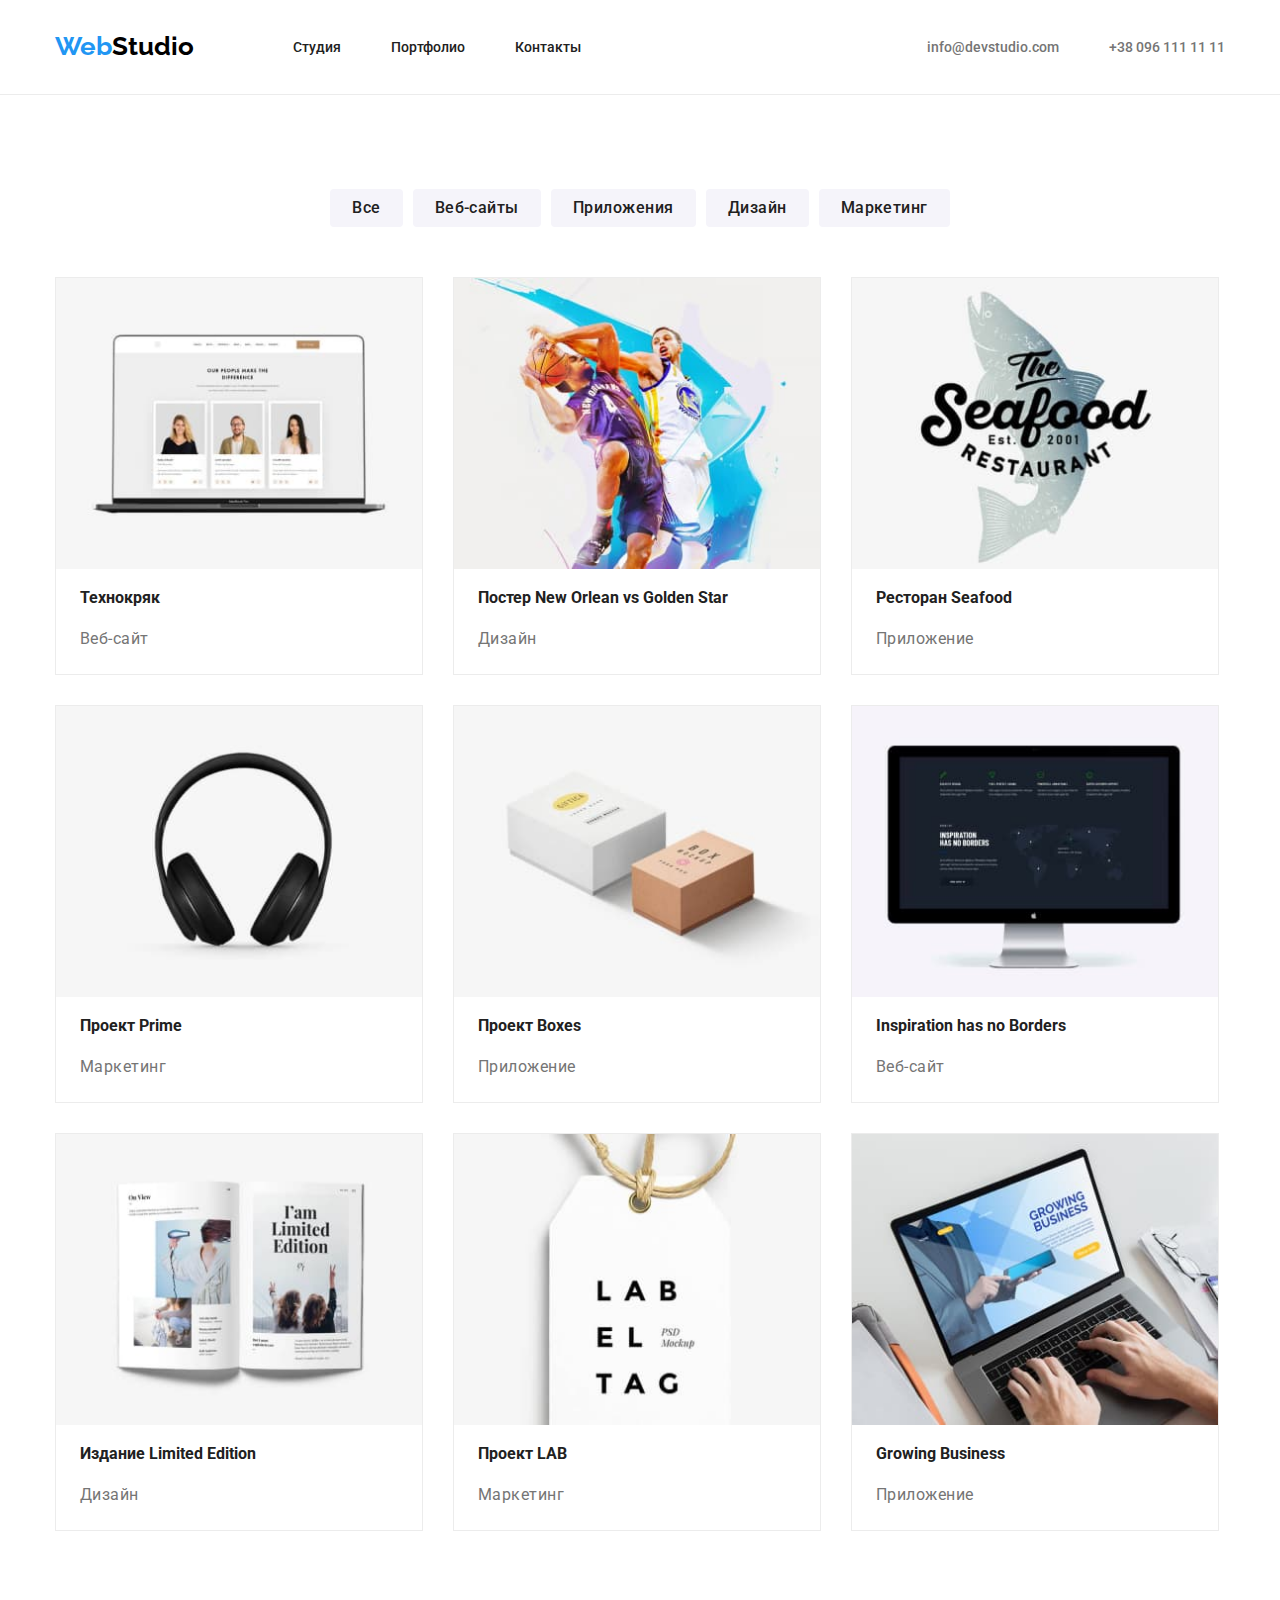
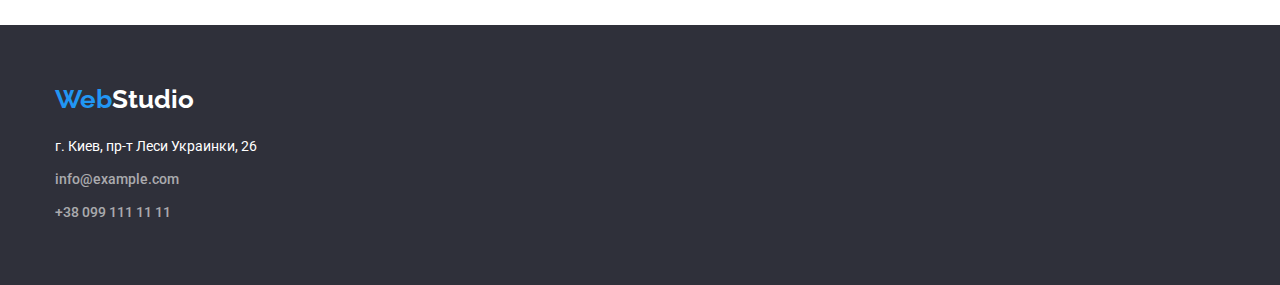
==== portfolio.html @ 10a41fe2 "creat new repository" ====
<!DOCTYPE html>
<html lang="uk">
  <head>
    <meta charset="UTF-8" />
    <meta http-equiv="X-UA-Compatible" content="IE=edge" />
    <meta name="viewport" content="width=device-width, initial-scale=1.0" />
    <link rel="preconnect" href="https://fonts.googleapis.com" />
    <link rel="preconnect" href="https://fonts.gstatic.com" crossorigin />
    <link
      href="https://fonts.googleapis.com/css2?family=Raleway:wght@700&family=Roboto:wght@400;500;700;900&display=swap"
      rel="stylesheet"
    />
    <link
      rel="stylesheet"
      href="https://cdnjs.cloudflare.com/ajax/libs/modern-normalize/1.1.0/modern-normalize.min.css"
    />
    <link rel="stylesheet" href="./css/styles.css" />
    <title>Портфоліо</title>
  </head>
  <body>
    <header class="portfolio">
      <div class="page-header-portfolio">
        <nav class="nav-container-portfolio">
          <a href="/" class="headerlink-portfolio"> <span class="logotype">Web</span>Studio </a>
          <ul class="navlist list">
            <li class="navlist-item">
              <a href="./index.html" class="nav-link">Студия</a>
            </li>
            <li class="navlist-item">
              <a href="./portfolio.html" class="nav-link">Портфолио</a>
            </li>
            <li class="navlist-item">
              <a href="#" class="nav-link">Контакты</a>
            </li>
          </ul>
        </nav>
        <div class="header-contacts-portfolio">
          <a href="mailto:info@devstudio.com" class="mail-link">info@devstudio.com</a>
          <a href="tel:+380961111111" class="tel-link">+38 096 111 11 11</a>
        </div>
      </div>
    </header>
    <!--sections-->
    <section class="works">
      <div class="work-examples">
        <ul class="button-list list">
          <li class="button-item"><button type="button" class="navbutton">Все</button></li>
          <li class="button-item"><button type="button" class="navbutton">Веб-сайты</button></li>
          <li class="button-item"><button type="button" class="navbutton">Приложения</button></li>
          <li class="button-item"><button type="button" class="navbutton">Дизайн</button></li>
          <li class="button-item"><button type="button" class="navbutton">Маркетинг</button></li>
        </ul>

        <ul class="example-list list">
          <li class="example-items">
            <img src="./images/tehnokrack.jpg" alt="Комп'ютер із веб сторінкою" width="368" />
            <div class="item-title">
              <h3>Технокряк</h3>
              <p>Веб-сайт</p>
            </div>
          </li>
          <li class="example-items">
            <img src="./images/neworlean.jpg" alt="Постер з баскетболістами" width="368" />
            <div class="item-title">
              <h3>Постер New Orlean vs Golden Star</h3>
              <p>Дизайн</p>
            </div>
          </li>
          <li class="example-items">
            <img
              src="./images/seafood.jpg"
              alt="Логотип та назва для ресторану морепродуктів"
              width="368"
            />
            <div class="item-title">
              <h3>Ресторан Seafood</h3>
              <p>Приложение</p>
            </div>
          </li>
          <li class="example-items">
            <img src="./images/prime.jpg" alt="Навушники" width="368" />
            <div class="item-title">
              <h3>Проект Prime</h3>
              <p>Маркетинг</p>
            </div>
          </li>
          <li class="example-items">
            <img src="./images/boxes.jpg" alt="Коробки" width="368" />
            <div class="item-title">
              <h3>Проект Boxes</h3>
              <p>Приложение</p>
            </div>
          </li>
          <li class="example-items">
            <img
              src="./images/inspiration.jpg"
              alt="Монітор з зображенням мапи на екрані"
              width="368"
            />
            <div class="item-title">
              <h3>Inspiration has no Borders</h3>
              <p>Веб-сайт</p>
            </div>
          </li>
          <li class="example-items">
            <img src="./images/limited.jpg" alt="Глянцевий журнал" width="368" />
            <div class="item-title">
              <h3>Издание Limited Edition</h3>
              <p>Дизайн</p>
            </div>
          </li>
          <li class="example-items">
            <img src="./images/lab.jpg" alt="Етикетка з написом LABEL TAG" width="368" />
            <div class="item-title">
              <h3>Проект LAB</h3>
              <p>Маркетинг</p>
            </div>
          </li>
          <li class="example-items">
            <img
              src="./images/growingbusiness.jpg"
              alt="Руки людини, яка працює на комп'ютері"
              width="368"
            />
            <div class="item-title">
              <h3>Growing Business</h3>
              <p>Приложение</p>
            </div>
          </li>
        </ul>
      </div>
    </section>

    <footer>
      <div class="footer-container">
        <a href="/" class="footerlink">
          <span class="logotype-footer">Web</span><span class="footer-logo"> Studio</span></a
        >
        <address class="contacts">
          <p>г. Киев, пр-т Леси Украинки, 26</p>
          <a href="mailto:info@example.com" class="mail-link-footer">info@example.com</a>
          <a href="tel:+380991111111" class="tel-footer">+38 099 111 11 11</a>
        </address>
      </div>
    </footer>
  </body>
</html>
---- css/styles.css ----
/*normalize*/

/*root*/
:root {
    --backgroundcolor-primary: #fff;
    --color-accent: #2196f3;
    --primary-text-color: #212121;
    --accent-text-color: #fff;
    --font-family-primary: 'Roboto', sans-serif;
    --font-family-logo: 'Raleway', sans-serif;
    --button-color: #f5f4fA; 
    --primary-line-height: 1,17;
}
/* Base */

html {
    box-sizing: border-box;
    scroll-behavior: smooth;
}

*,
*::after,
*::before {
    box-sizing: inherit;
}
/*body*/
body {
    background-color: var(--backgroundcolor-primary);
    color: var(--primary-text-color);
    font-family: var(--font-family-primary);
    font-weight: 400;
    font-size: 14px;
    line-height: var(--primary-line-height);
   }
   h1,
   h2,
   h3,
   h4,
   h5,
   h6,
   p {
    margin-top: 0;
   }
   .list {
       list-style: none;
       padding-left: 0;
       margin: 0;
   }
   .link {
       text-decoration: none;
       color: inherit;
   }
   img {
       display: block;
       max-width: 100%;
       height: auto;
   }
   address {
       font-style: normal;
   }

   h2 {
    font-weight: 700;
    font-size: 36px;
    text-align: center;
   }
    /* .container {
    outline: 1px solid  tomato;
    }  */
   
   header {
    padding: 32px 0;
   }
   .portfolio {
    padding: 32px 0;
    border-bottom: 1px solid #ececec;
   }
   
   .page-header {
    display: flex;
    width: 1200px;
    margin: 0 auto;
    padding: 0 15px;
   }
   .page-header-portfolio {
    display: flex;
    width: 1200px;
    margin: 0 auto;
    padding: 0 15px;
    
   }
     
   /*nav*/
   .nav-container {
    display: flex;
    justify-content: space-between;
    align-items: center;
    
    
   }
   .nav-container-portfolio {
    display: flex;
    justify-content: space-between;
    align-items: center;
    
     
   }
    /*logo*/
    .headerlink {
    display: flex;
    width: 145px;
    font-family: var(--font-family-logo);
    font-size: 26px;
    font-weight: 700;
    line-height: var(--primary-line-height);
    color: #000;
    text-decoration: none;
    }
    .headerlink-portfolio {
        display: flex;
        width: 145px;
        font-family: var(--font-family-logo);
        font-size: 26px;
        font-weight: 700;
        line-height: var(--primary-line-height);
        color: #000;
        text-decoration: none;
        }
    
    .logotype {
    display: flex;
    color: var(--color-accent);
    }
    .navlist {
    display: flex;
    list-style: none;
    margin-left: 93px;
    /* margin-top: 0; */
    padding: 0;
}


.navlist-item:not(:last-child) {
    margin-right: 50px;

}
   .nav-link {
    display: flex;
    font-family: var(--font-family-primary);
    font-size: 14px;
    font-weight: 500;
    line-height: var(--primary-line-height);
    color: var(--primary-text-color);
    text-decoration: none; 
   }
   .nav-link:active,
   .nav-link:hover,
   .nav-link:focus {
   color: var(--color-accent);
   
   }
   .header-contacts {
    display: flex;
   justify-content: center;
   align-items: center;
   margin-left: auto;
   }
   .header-contacts-portfolio {
    display: flex;
   justify-content: center;
   align-items: center;
   margin-left: auto;
   }
    
    
   
   
   .mail-link {
    display: block;
    margin-right: 50px;
    font-family: var(--font-family-primary);
    font-size: 14px;
    font-weight: 500;
    line-height: var(--primary-line-height);
    color: #757575;
    text-decoration: none;
   }
   .mail-link:hover,
   .mail-link:active,
   .mail-link:focus {
   color: var(--color-accent)
   }
   .tel-link {
    display: block;
    margin: 0;
    font-family: var(--font-family-primary);
    font-size: 14px;
    font-weight: 500;
    line-height: var(--primary-line-height);
    color: #757575;
    text-decoration: none;
   }
   .tel-link:hover,
   .tel-link:focus {
    color: var(--color-accent)
   }

/* Hero */
   .hero {
    height: 600px;
    background-color: #2f303a; 
    padding-top: 200px;
    padding-bottom: 200px;
   }
   .hero-section {

    width: 1200px;
    
    justify-content: center;
    align-items: center;
    
    background-color: #2f303a;
    text-align: center;
    margin: 0 auto;
     
   }
   .hero-title {
    margin: auto;
    width: 696px;
    margin-bottom: 30px;
    color: var(--accent-text-color);
        font-family: var(--font-family-primary);
        font-style: normal;
        font-weight: 900;
        font-size: 44px;
        line-height: 1.36;
        letter-spacing: 0.06em;
        text-align: center;

   }
   .hero-button {
    display: block;
    margin: 0 auto;
    border: 0;
    border-radius: 4px;
    background-color: var(--color-accent);
    color: var(--accent-text-color);
    font-family: var(--font-family-primary);
    font-style: normal; 
    font-weight: 700;
    font-size: 16px;
    line-height: 1.88;
    cursor: pointer;
    text-align: center;
    min-width: 200px;
    min-height: 50px;
    padding: 10px;
   }
   /*features*/   
  
   .featuгes {

    padding-top: 94px;
    padding-bottom: 94px;
   }
   
   .features-list {
    display: flex;
    justify-content: space-between;
    width: 1200px;
    list-style: none;
    margin: 0 auto;
    padding: 0 15px;
    margin-bottom: 94px;
   }
   .features-list h3 {
    display: inline-block;
    margin-bottom: 10px;
    font-weight: 700;
    font-size: 14px;
    letter-spacing: 0.03em;
    text-transform: uppercase;
    
   }
   .featureslist-item {
    display: block;
    width: 270px;

   }
   .features-text {
    font-family: var(--font-family-primary);
    font-weight: 400;
    font-size: 14px;
    color: #757575;
    line-height: 1.71;
    letter-spacing: 0.03em;
    margin: 0;
   }
   .servises {
   padding-bottom: 94px; 
   } 
   

   .servises-container{
   display: flex;
   flex-wrap: wrap;
   justify-content: center;
   width: 1200px;
   padding: 0 15px ;
   margin: 0 auto;
   background-color: var(--backgroundcolor-primary);
   }
   
   .features-title {
margin-bottom: 50px;
   
   }
   .servis-list {
    display: flex;
    justify-content: center;
    padding: 0;
    margin-bottom: 0;
    list-style: none;
   }
   .servislist-item {
    margin-right: 30px;
    margin-bottom: 0;
   }
   .servislist-item:nth-child(3n) {
    margin-right: 0px;
   }
   /* team */
   .team {
    padding-top: 94px;
    padding-bottom: 94px;
    background-color: #f5f4fa;
   }
   .team-container {
  display: flex;
  justify-content: center;
  flex-wrap: wrap;
  width: 1200px;
  margin: 0 auto;
  padding-right: 15px; 
  padding-left: 15px;
      
   }
   .team-container h2 {
    margin-bottom: 50px;
   }
   .team-list {
    display: flex;
    justify-content: center;
    padding: 0;
    margin: 0 auto;
    width: 1170px;
    text-align: center;
    list-style: none;
    line-height: 1.19;
    letter-spacing: 0.03em;
    
   }
   .item-data {
    padding-top: 30px;
    padding-bottom: 30px;
    background-color: var(--backgroundcolor-primary);
   }
   .item-data h3 {
    margin-top: 0px;
    margin-bottom: 10px;
   
   }
   
   .team-list p {
    margin: 0;
    color: #757575;
    font-size: 16px;
    line-height: 1.19;
    letter-spacing: 0.03em;
   }
   .teamlist-item {
    margin-right: 30px;
   } 
   
   .teamlist-item:nth-child(4n) {
    margin-right: 0;
   }
   

 .team-list h3 {
    font-weight: 500;
    font-size: 16px;
}
footer {
background-color: #2f303a;
padding-top: 60px;
padding-bottom: 60px;
}
.footer-container {
    width: 1200px;
    
    padding-right: 15px;
   
    padding-left: 15px;
    margin: 0 auto;
    
    background-color: #2f303a;
}
.logotype-footer {
    display: inline-block;
    padding: 0;
    margin: 0;
color: var(--color-accent);
}
.footerlink {
    display: inline-block;
    font-family: var(--font-family-logo);
    margin-bottom: 20px;
        font-size: 26px;
        font-weight: 700;
        line-height: var(--primary-line-height);
        color: #000;
        text-decoration: none;
}
.footer-logo {
    display: inline-block;
    padding: 0;
    margin: 0;
    color: var(--accent-text-color);
    font-family: var(--font-family-logo);
    font-size: 26px;
    font-weight: 700;
    line-height: var(--primary-line-height);
}
.contacts {
    display: block;
    font-style: normal;
    line-height: 1.71;
    color: var(--accent-text-color);
}
.contacts a {
       text-decoration: none;
    color: rgba(255, 255, 255, 0.6);
}
.mail-link-footer {
display: block;
margin-bottom: 9px;
font-family: var(--font-family-primary);
font-size: 14px;
font-weight: 500;
line-height: var(--primary-line-height);
color: #757575;
text-decoration: none;
}

.mail-link-footer:hover,
.mail-link-footer:active,
.mail-link-footer:focus {
    color: var(--color-accent)
}
.tel-footer {
display: block;
font-family: var(--font-family-primary);
font-size: 14px;
font-weight: 500;
line-height: var(--primary-line-height);
color: #757575;
text-decoration: none;
}

.tel-footer:hover,
.tel-footer:focus {
    color: var(--color-accent)
}
/* Portfolio */
.works {
    padding-top: 94px;
    padding-bottom: 94px;
}
.work-examples {
display: flex;
flex-wrap: wrap;
justify-content: center;
width: 1200px;
padding-right: 15px;
padding-left: 15px;
margin: 0 auto;

}



.example-list {
    list-style: none;
    margin-bottom: 0;
}
.example-items {
width: 368px;
margin-right: 30px;
margin-bottom: 30px;
border: 1px solid;
border-color:  #ececec;
}
.example-items:nth-child(3n) {
    margin-right: 0;
    
}
.example-items:nth-last-child(-n+3) {
margin-bottom: 0;
}
.item-title {
padding: 20px 24px;   

}

.examples h3 {
font-weight: 700;    
font-size: 18px;  
line-height: 2;
letter-spacing: 0.06em;
margin-top: 0;
margin-bottom: 4px;
}
.contacts p {
    margin-top: 0;
    margin-right: 0;
    margin-bottom: 9px;
    margin-left: 0;
}
.example-items p {
margin: 0;

    color: #757575;
    font-size: 16px;
    line-height: 1.88;
    letter-spacing: 0.03em;
}
.example-list {
    display: flex;
    flex-wrap: wrap;
    margin-top:  0;
    padding: 0;
   
}
/*button*/
/* button::-moz-focus-inner {


} */

.button-list  {
    display: flex;
    min-width: 611px;
    margin: 0 auto;
    margin-bottom: 50px;
    align-items: center;
    list-style: none;
    height: 38px;
    padding-left: 0;
}

.button-list>.button-item:not(:last-child) {
    margin-right: 10px;
    
}
.button-item {
border-color: #fff;
}
.navbutton {
    height: 38px;
    color: var(--primary-text-color);
    background-color: var(--button-color);
    cursor: pointer;
    border-radius: 4px;
    border: 0;
    font-family: var(--font-family-primary);
    font-weight: 500;
    font-size: 16px;
    line-height: 1.63;
    letter-spacing: 0.03em;
    margin: 0;
    padding: 6px 22px;

}

.navbutton:active {
    color: var(--accent-text-color);
    background-color: var(--color-accent);
}

.navbutton:hover {
    color: var(--accent-text-color);
    background-color: var(--color-accent);
}
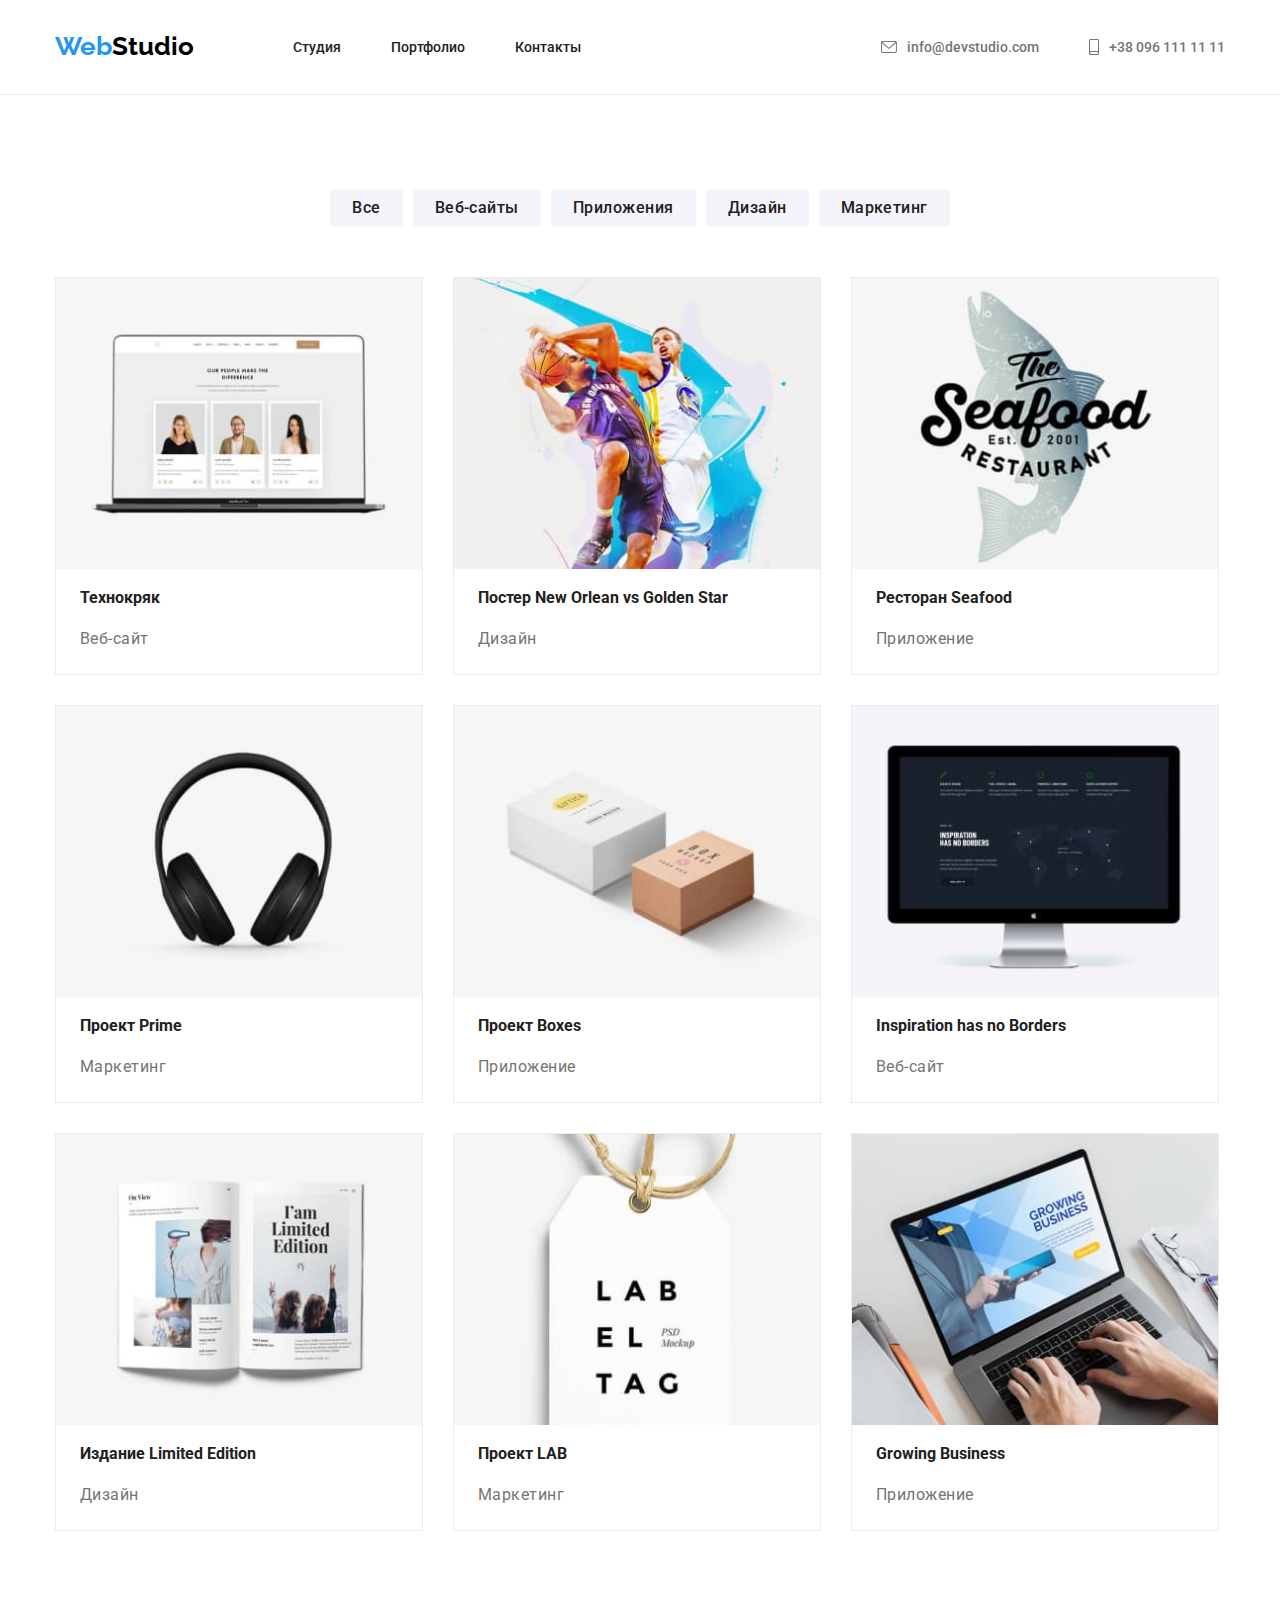
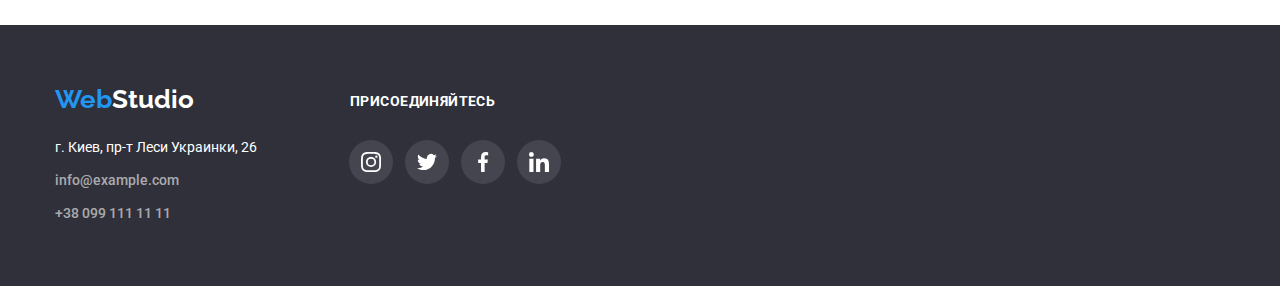
==== commit fe24c474: "hw4 change" ====
--- a/portfolio.html
+++ b/portfolio.html
@@ -35,8 +35,16 @@
           </ul>
         </nav>
         <div class="header-contacts-portfolio">
-          <a href="mailto:info@devstudio.com" class="mail-link">info@devstudio.com</a>
-          <a href="tel:+380961111111" class="tel-link">+38 096 111 11 11</a>
+          <a href="mailto:info@devstudio.com" class="mail-link"
+            ><svg class="mail-icon">
+              <use href="./images/symbol-defs.svg#icon-envelope"></use></svg
+            >info@devstudio.com</a
+          >
+          <a href="tel:+380961111111" class="tel-link">
+            <svg class="tel-icon">
+              <use href="./images/symbol-defs.svg#icon-smartphone"></use></svg
+            >+38 096 111 11 11</a
+          >
         </div>
       </div>
     </header>
@@ -130,17 +138,48 @@
         </ul>
       </div>
     </section>
-
     <footer>
       <div class="footer-container">
-        <a href="/" class="footerlink">
-          <span class="logotype-footer">Web</span><span class="footer-logo"> Studio</span></a
-        >
+        <div class="footer-logotype">
+          <a href="/" class="footerlink">
+            <span class="logotype-footer">Web</span><span class="footer-logo"> Studio</span></a
+          >
+        </div>
+        <div class="footer-title"><h3>ПРИСОЕДИНЯЙТЕСЬ</h3></div>
         <address class="contacts">
           <p>г. Киев, пр-т Леси Украинки, 26</p>
           <a href="mailto:info@example.com" class="mail-link-footer">info@example.com</a>
           <a href="tel:+380991111111" class="tel-footer">+38 099 111 11 11</a>
         </address>
+
+        <div class="footer-social">
+          <ul class="footerlink-list list">
+            <li class="footerlink-item">
+              <a href="#"
+                ><svg class="footer-icon">
+                  <use href="./images/symbol-defs.svg#icon-instagram"></use></svg
+              ></a>
+            </li>
+            <li class="footerlink-item">
+              <a href="#"
+                ><svg class="footer-icon">
+                  <use href="./images/symbol-defs.svg#icon-twitter"></use></svg
+              ></a>
+            </li>
+            <li class="footerlink-item">
+              <a href="#"
+                ><svg class="footer-icon">
+                  <use href="./images/symbol-defs.svg#icon-facebook"></use></svg
+              ></a>
+            </li>
+            <li class="footerlink-item">
+              <a href="#"
+                ><svg class="footer-icon">
+                  <use href="./images/symbol-defs.svg#icon-linkedin"></use></svg
+              ></a>
+            </li>
+          </ul>
+        </div>
       </div>
     </footer>
   </body>
--- a/css/styles.css
+++ b/css/styles.css
@@ -10,6 +10,7 @@
     --font-family-logo: 'Raleway', sans-serif;
     --button-color: #f5f4fA; 
     --primary-line-height: 1,17;
+    --icon-primary-color: #afb1b8;
 }
 /* Base */
 
@@ -135,7 +136,6 @@
     display: flex;
     list-style: none;
     margin-left: 93px;
-    /* margin-top: 0; */
     padding: 0;
 }
 
@@ -173,10 +173,17 @@
    }
     
     
-   
+   .mail-icon {
+    width: 16px;
+    height: 12px;
+    margin-right: 10px;
+    fill: #757575;
+   }
    
    .mail-link {
-    display: block;
+    display: flex;
+    justify-content: center;
+    align-items: center;
     margin-right: 50px;
     font-family: var(--font-family-primary);
     font-size: 14px;
@@ -185,14 +192,33 @@
     color: #757575;
     text-decoration: none;
    }
+   .mail-icon:hover,
+   .mail-icon:active,
+   .mail-icon:focus {
+   fill: #2196f3;
+   }
    .mail-link:hover,
    .mail-link:active,
    .mail-link:focus {
    color: var(--color-accent)
    }
+   .tel-icon{
+    width: 10px;
+    height: 16px;
+    margin-right: 10px;
+    fill: #757575;
+   }
+   .tel-icon:hover,
+   .tel-icon:active,
+   .tel-icon:focus {
+    fill: #2196f3;
+   }
+
+
    .tel-link {
-    display: block;
-    margin: 0;
+    display: flex;
+    justify-content: center;
+    align-items: center;
     font-family: var(--font-family-primary);
     font-size: 14px;
     font-weight: 500;
@@ -207,25 +233,25 @@
 
 /* Hero */
    .hero {
-    height: 600px;
+    max-width: 1600px;
+    min-height: 600px;
+    background-image: url('../images/Img.jpg');
+    background-size: cover;
+    background-position: center;
     background-color: #2f303a; 
     padding-top: 200px;
     padding-bottom: 200px;
+    margin: 0 auto;
    }
    .hero-section {
-
     width: 1200px;
-    
-    justify-content: center;
-    align-items: center;
-    
-    background-color: #2f303a;
+    padding: 0 252px;
     text-align: center;
     margin: 0 auto;
      
    }
    .hero-title {
-    margin: auto;
+    margin: 0;
     width: 696px;
     margin-bottom: 30px;
     color: var(--accent-text-color);
@@ -241,7 +267,7 @@
    .hero-button {
     display: block;
     margin: 0 auto;
-    border: 0;
+    border: none;
     border-radius: 4px;
     background-color: var(--color-accent);
     color: var(--accent-text-color);
@@ -262,16 +288,22 @@
 
     padding-top: 94px;
     padding-bottom: 94px;
+    
+   }
+   .features-container {
+    display: block;
+    width: 1200px;
+    padding: 0 15px;
+    margin: 0 auto;
    }
    
    .features-list {
     display: flex;
     justify-content: space-between;
-    width: 1200px;
     list-style: none;
     margin: 0 auto;
-    padding: 0 15px;
     margin-bottom: 94px;
+    padding: 0;
    }
    .features-list h3 {
     display: inline-block;
@@ -285,8 +317,29 @@
    .featureslist-item {
     display: block;
     width: 270px;
-
-   }
+    
+   }
+   .features-icon {
+    display: block;
+    width: 270px;
+    height: 120px;
+    background-color: var(--button-color);
+    padding-top: 25px;
+    padding-bottom: 25px;
+    margin-bottom: 30px;
+   }
+   .antenna,
+   .clock,
+   .diagram,
+   .astronaut {
+    width: 70px;
+    height: 70px;
+   }
+    
+   
+   
+    
+   
    .features-text {
     font-family: var(--font-family-primary);
     font-weight: 400;
@@ -296,23 +349,14 @@
     letter-spacing: 0.03em;
     margin: 0;
    }
-   .servises {
-   padding-bottom: 94px; 
-   } 
-   
-
-   .servises-container{
-   display: flex;
-   flex-wrap: wrap;
-   justify-content: center;
-   width: 1200px;
-   padding: 0 15px ;
-   margin: 0 auto;
-   background-color: var(--backgroundcolor-primary);
-   }
+      
+
+  
    
    .features-title {
-margin-bottom: 50px;
+    margin-left: auto;
+    margin-right: auto;
+    margin-bottom: 50px;
    
    }
    .servis-list {
@@ -334,6 +378,7 @@
     padding-top: 94px;
     padding-bottom: 94px;
     background-color: #f5f4fa;
+    box-shadow: 0 4px 4px rgba(0, 0, 0, 0.25);
    }
    .team-container {
   display: flex;
@@ -361,18 +406,23 @@
     
    }
    .item-data {
+    display: block;
     padding-top: 30px;
     padding-bottom: 30px;
     background-color: var(--backgroundcolor-primary);
    }
    .item-data h3 {
+    display: block;
     margin-top: 0px;
     margin-bottom: 10px;
-   
+   margin-right: auto;
+   margin-left: auto;
    }
    
    .team-list p {
+    display: block;
     margin: 0;
+    margin-bottom: 16px;
     color: #757575;
     font-size: 16px;
     line-height: 1.19;
@@ -380,6 +430,7 @@
    }
    .teamlist-item {
     margin-right: 30px;
+    box-shadow: 0 4px 4px rgba(0, 0, 0, 0.25);
    } 
    
    .teamlist-item:nth-child(4n) {
@@ -391,20 +442,181 @@
     font-weight: 500;
     font-size: 16px;
 }
+.social-webs {
+display: flex;
+justify-content: center;
+align-items: center;
+border-radius: 50%; 
+width: 206px;  
+height: 44px;
+margin: 0 auto;
+
+}
+.social-link {
+    display: flex;
+    justify-content: center;
+    align-items: center;
+    margin-top: 0;
+    margin-bottom: 0;
+    padding: 12px;
+    border-radius: 50%;
+    background-color: var(--backgroundcolor-primary);
+  }
+  .social-link:not(:last-child) {
+    margin-right: 5px;
+  }
+  .social-link:not(:first-child) {
+  margin-left: 5px;
+  }
+  .social-link:hover,
+  .social-link:active,
+  .social-link:focus {
+    background-color: var(--color-accent);
+  }
+  
+
+.links-icon {
+    width: 20px;
+    height: 20px;
+    fill: var(--icon-primary-color);
+
+}
+.links-icon:hover,
+.links-icon:active,
+.links-icon:focus {
+ fill: var(--backgroundcolor-primary);
+}
+/* clients */
+
+.clients {
+padding-top: 105px;
+padding-bottom: 94px;
+}
+.brands {
+display: flex;
+flex-wrap: wrap;
+justify-content: center;
+align-items: center;
+width: 1200px;
+margin: 0 auto;
+padding: 0 15px;
+}
+.clients-title {
+    margin-left: auto;
+    margin-right: auto;
+    margin-bottom: 50px;    
+}
+.clients-list {
+display: flex;
+justify-content: center;
+align-items: center;
+
+}
+.clients-list.brands-logotype {
+display: block;
+}
+
+.clients-item {
+width: 170px;
+height: 92px;
+border: 1px solid;
+border-color: var(--icon-primary-color);
+padding: 16px 31px;
+}
+.clients-item:not(:last-child) {
+margin-right: 30px;
+}
+.client-links {
+    display: block;
+    margin: 0 auto;
+}
+
+.brands-logotype {
+ width: 106px;
+ height: 60px;   
+margin: 0 auto;
+fill: var(--icon-primary-color);
+}
+.brands-logotype:hover,
+.brands-logotype:active,
+.brands-logotype:focus {
+    fill: var(--color-accent);
+}
+
+/* footer */
+
 footer {
 background-color: #2f303a;
 padding-top: 60px;
 padding-bottom: 60px;
 }
 .footer-container {
+    display: flex;
+    flex-wrap: wrap;
+    justify-content: start;
     width: 1200px;
-    
     padding-right: 15px;
-   
     padding-left: 15px;
     margin: 0 auto;
-    
     background-color: #2f303a;
+}
+.footer-logotype {
+    margin-right: 156px;
+    height: 31px;
+    margin-bottom: 20px;
+}
+.footer-title {
+    display: flex;
+    align-items: center;
+    height: 31px;
+    width: 875px;
+    
+}
+.footer-title>h3 {
+font-family: var(--font-family-primary);
+font-size: 14px;
+font-weight: 700;
+line-height: var(--primary-line-height);
+letter-spacing: 0.03em;
+color: var(--accent-text-color);
+text-align: start;
+margin-bottom: 0;
+}
+
+.footer-social {
+width: 212px;
+height: 52px;
+}
+.footerlink-list {
+    display: flex;
+    justify-content: space-between;
+    align-items: center;
+    width: 100%;
+    height: 100%;
+    margin: 0;
+    padding: 0;
+}
+.footerlink-item {
+display: block;
+width: 44px;
+height: 44px;
+text-align: center;
+padding: 12px;
+border-radius: 50%;
+background-color: rgba(255, 255, 255, 0.1);
+
+}
+.footerlink-item:hover,
+.footerlink-item:active,
+.footerlink-item:focus {
+background-color: var(--color-accent);
+cursor: pointer;
+}
+.footer-icon {
+margin: 0 auto;
+width: 20px;
+height: 20px;
+fill: var(--backgroundcolor-primary);
 }
 .logotype-footer {
     display: inline-block;
@@ -415,7 +627,7 @@
 .footerlink {
     display: inline-block;
     font-family: var(--font-family-logo);
-    margin-bottom: 20px;
+    
         font-size: 26px;
         font-weight: 700;
         line-height: var(--primary-line-height);
@@ -437,6 +649,8 @@
     font-style: normal;
     line-height: 1.71;
     color: var(--accent-text-color);
+    width: 231px;
+    margin-right: 63px;
 }
 .contacts a {
        text-decoration: none;
@@ -507,6 +721,12 @@
 }
 .example-items:nth-last-child(-n+3) {
 margin-bottom: 0;
+}
+.example-items:hover,
+.example-items:active,
+.example-items:focus {
+box-shadow: 0 4px 4px rgba(0, 0, 0, 0.25);
+cursor: pointer;
 }
 .item-title {
 padding: 20px 24px;   
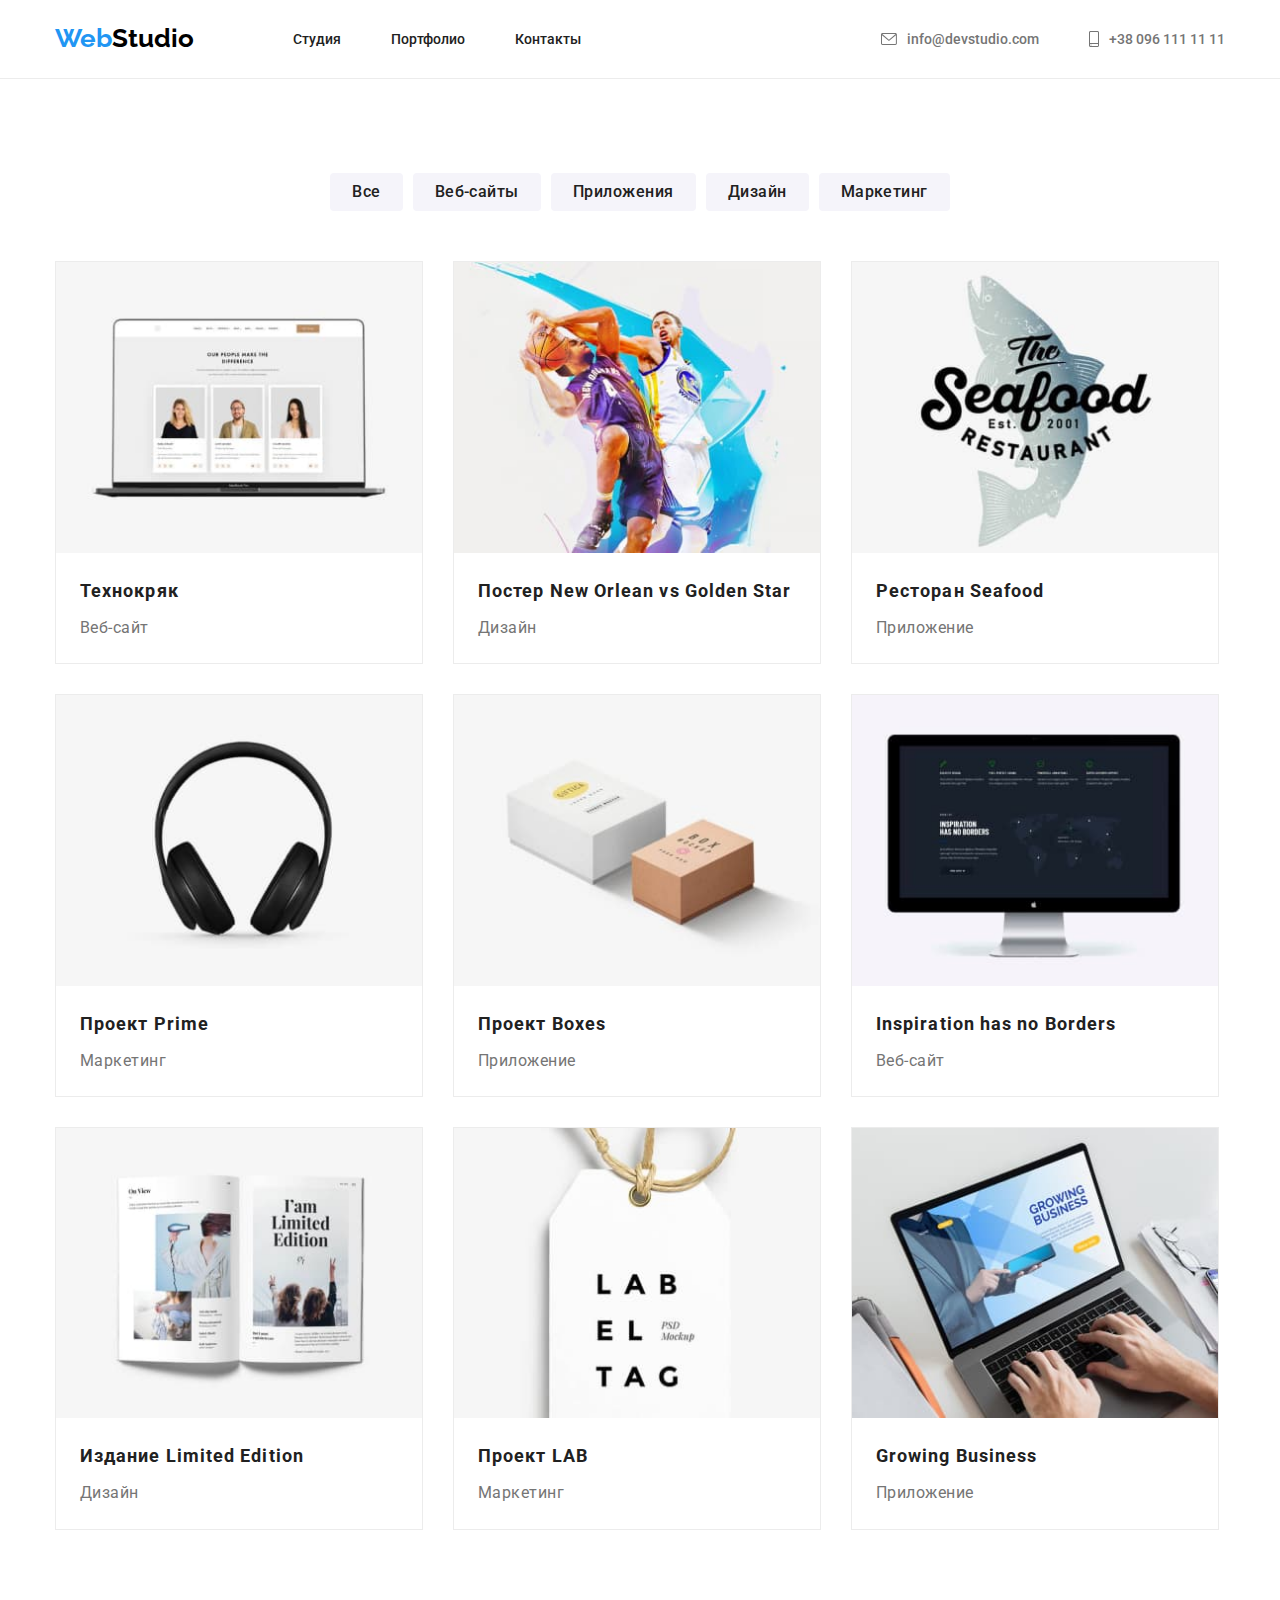
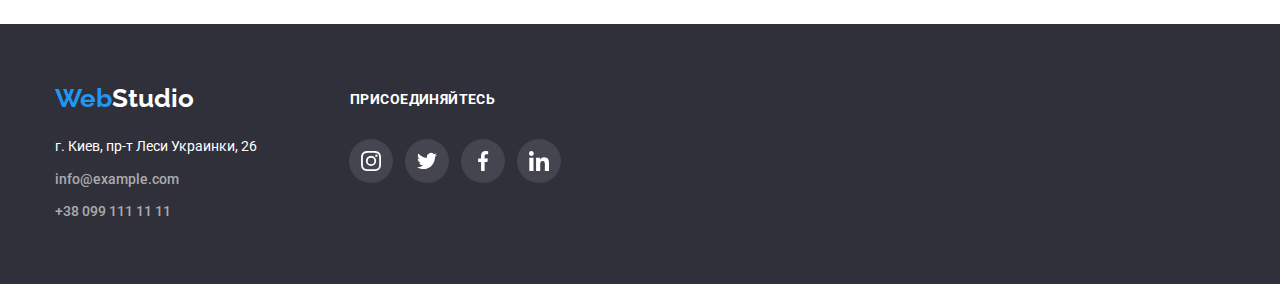
==== commit 54cbca1b: "change to css" ====
--- a/portfolio.html
+++ b/portfolio.html
@@ -154,26 +154,26 @@
 
         <div class="footer-social">
           <ul class="footerlink-list list">
-            <li class="footerlink-item">
-              <a href="#"
+            <li>
+              <a href="#" class="footerlink-item"
                 ><svg class="footer-icon">
                   <use href="./images/symbol-defs.svg#icon-instagram"></use></svg
               ></a>
             </li>
-            <li class="footerlink-item">
-              <a href="#"
+            <li>
+              <a href="#" class="footerlink-item"
                 ><svg class="footer-icon">
                   <use href="./images/symbol-defs.svg#icon-twitter"></use></svg
               ></a>
             </li>
-            <li class="footerlink-item">
-              <a href="#"
+            <li>
+              <a href="#" class="footerlink-item"
                 ><svg class="footer-icon">
                   <use href="./images/symbol-defs.svg#icon-facebook"></use></svg
               ></a>
             </li>
-            <li class="footerlink-item">
-              <a href="#"
+            <li>
+              <a href="#" class="footerlink-item"
                 ><svg class="footer-icon">
                   <use href="./images/symbol-defs.svg#icon-linkedin"></use></svg
               ></a>
--- a/css/styles.css
+++ b/css/styles.css
@@ -65,17 +65,12 @@
     font-size: 36px;
     text-align: center;
    }
-    /* .container {
-    outline: 1px solid  tomato;
-    }  */
-   
+    /* index */
+
    header {
-    padding: 32px 0;
-   }
-   .portfolio {
-    padding: 32px 0;
-    border-bottom: 1px solid #ececec;
-   }
+    padding: 24px 0;
+   }
+   
    
    .page-header {
     display: flex;
@@ -83,30 +78,17 @@
     margin: 0 auto;
     padding: 0 15px;
    }
-   .page-header-portfolio {
-    display: flex;
-    width: 1200px;
-    margin: 0 auto;
-    padding: 0 15px;
-    
-   }
+   
      
    /*nav*/
    .nav-container {
     display: flex;
     justify-content: space-between;
     align-items: center;
-    
-    
-   }
-   .nav-container-portfolio {
-    display: flex;
-    justify-content: space-between;
-    align-items: center;
-    
-     
-   }
-    /*logo*/
+       
+   }
+     /*logo*/
+
     .headerlink {
     display: flex;
     width: 145px;
@@ -117,17 +99,7 @@
     color: #000;
     text-decoration: none;
     }
-    .headerlink-portfolio {
-        display: flex;
-        width: 145px;
-        font-family: var(--font-family-logo);
-        font-size: 26px;
-        font-weight: 700;
-        line-height: var(--primary-line-height);
-        color: #000;
-        text-decoration: none;
-        }
-    
+        
     .logotype {
     display: flex;
     color: var(--color-accent);
@@ -138,8 +110,6 @@
     margin-left: 93px;
     padding: 0;
 }
-
-
 .navlist-item:not(:last-child) {
     margin-right: 50px;
 
@@ -153,33 +123,20 @@
     color: var(--primary-text-color);
     text-decoration: none; 
    }
-   .nav-link:active,
-   .nav-link:hover,
-   .nav-link:focus {
+  .nav-link:hover,
+  .nav-link:focus,
+  .nav-link:active {
    color: var(--color-accent);
-   
-   }
+   }
+  
    .header-contacts {
     display: flex;
    justify-content: center;
    align-items: center;
    margin-left: auto;
    }
-   .header-contacts-portfolio {
-    display: flex;
-   justify-content: center;
-   align-items: center;
-   margin-left: auto;
-   }
-    
-    
-   .mail-icon {
-    width: 16px;
-    height: 12px;
-    margin-right: 10px;
-    fill: #757575;
-   }
-   
+     
+     
    .mail-link {
     display: flex;
     justify-content: center;
@@ -191,16 +148,43 @@
     line-height: var(--primary-line-height);
     color: #757575;
     text-decoration: none;
-   }
-   .mail-icon:hover,
-   .mail-icon:active,
-   .mail-icon:focus {
-   fill: #2196f3;
-   }
+   }  
+   
    .mail-link:hover,
    .mail-link:active,
    .mail-link:focus {
    color: var(--color-accent)
+   }
+   .mail-icon {
+       display: flex;
+       width: 16px;
+       height: 12px;
+       margin-right: 10px;
+       fill: #757575;
+       overflow: visible;
+   }
+
+   .mail-icon:hover,
+   .mail-icon:focus,
+   .mail-icon:active {
+       fill: #2196f3;
+   }
+   .tel-link {
+       display: flex;
+       justify-content: center;
+       align-items: center;
+       font-family: var(--font-family-primary);
+       font-size: 14px;
+       font-weight: 500;
+       line-height: var(--primary-line-height);
+       color: #757575;
+       text-decoration: none;
+   }
+
+   .tel-link:hover,
+   .tel-link:active,
+   .tel-link:focus {
+       color: var(--color-accent)
    }
    .tel-icon{
     width: 10px;
@@ -208,28 +192,13 @@
     margin-right: 10px;
     fill: #757575;
    }
-   .tel-icon:hover,
-   .tel-icon:active,
-   .tel-icon:focus {
+   .tel-link .tel-icon:hover,
+   .tel-link .tel-icon:active,
+   .tel-link .tel-icon:focus {
     fill: #2196f3;
    }
 
 
-   .tel-link {
-    display: flex;
-    justify-content: center;
-    align-items: center;
-    font-family: var(--font-family-primary);
-    font-size: 14px;
-    font-weight: 500;
-    line-height: var(--primary-line-height);
-    color: #757575;
-    text-decoration: none;
-   }
-   .tel-link:hover,
-   .tel-link:focus {
-    color: var(--color-accent)
-   }
 
 /* Hero */
    .hero {
@@ -242,7 +211,18 @@
     padding-top: 200px;
     padding-bottom: 200px;
     margin: 0 auto;
-   }
+    position: relative;
+   }
+.overlay {
+    position: absolute;
+    top: 0;
+    left: 0;
+    width: 100%;
+   height: 100%;
+    padding: 200px 0;
+    background-color: rgba(47, 48, 58, 0.4);
+}
+
    .hero-section {
     width: 1200px;
     padding: 0 252px;
@@ -250,6 +230,7 @@
     margin: 0 auto;
      
    }
+   
    .hero-title {
     margin: 0;
     width: 696px;
@@ -462,16 +443,27 @@
     border-radius: 50%;
     background-color: var(--backgroundcolor-primary);
   }
+  .social-link>a {
+    display: flex;
+    align-items: center;
+  }
+
   .social-link:not(:last-child) {
     margin-right: 5px;
   }
   .social-link:not(:first-child) {
   margin-left: 5px;
   }
-  .social-link:hover,
-  .social-link:active,
+  .social-link:hover  {
+     background-color: var(--color-accent);
+     border-color: var(--color-accent);
+ }
+  .social-link:active  {
+     background-color: var(--color-accent);
+ }
   .social-link:focus {
     background-color: var(--color-accent);
+    border-color: var(--color-accent);
   }
   
 
@@ -481,11 +473,15 @@
     fill: var(--icon-primary-color);
 
 }
-.links-icon:hover,
-.links-icon:active,
+.links-icon:hover {
+        fill: var(--backgroundcolor-primary);
+    }
+.links-icon:active {
+        fill: var(--backgroundcolor-primary);
+    }
 .links-icon:focus {
- fill: var(--backgroundcolor-primary);
-}
+        fill: var(--backgroundcolor-primary);
+    }
 /* clients */
 
 .clients {
@@ -516,32 +512,49 @@
 display: block;
 }
 
-.clients-item {
-width: 170px;
-height: 92px;
-border: 1px solid;
-border-color: var(--icon-primary-color);
-padding: 16px 31px;
-}
+    
+
+
 .clients-item:not(:last-child) {
 margin-right: 30px;
 }
 .client-links {
-    display: block;
-    margin: 0 auto;
-}
+    display: flex;
+    justify-content: center;
+    align-items: center;
+    width: 170px;
+    height: 92px;
+    border: 1px solid;
+    border-color: var(--icon-primary-color);
+    }
+.client-links:hover {
+border-color: var(--color-accent);
+fill: var(--color-accent);
+}
+
+
 
 .brands-logotype {
+display: inherit;
  width: 106px;
  height: 60px;   
 margin: 0 auto;
 fill: var(--icon-primary-color);
 }
-.brands-logotype:hover,
-.brands-logotype:active,
-.brands-logotype:focus {
+.brands-logotype:hover {
+        fill: var(--color-accent);
+        border-color: var(--color-accent);
+    }
+.brands-logotype:active {
+        fill: var(--color-accent);
+    }
+a .brands-logotype:focus {
     fill: var(--color-accent);
 }
+.logotypes:focus {
+fill: var(--color-accent);
+}
+
 
 /* footer */
 
@@ -606,11 +619,17 @@
 background-color: rgba(255, 255, 255, 0.1);
 
 }
-.footerlink-item:hover,
-.footerlink-item:active,
+.footerlink-item:hover {
+background-color: var(--color-accent);
+cursor: pointer;
+}
+.footerlink-item:active {
+background-color: var(--color-accent);
+
+}
 .footerlink-item:focus {
 background-color: var(--color-accent);
-cursor: pointer;
+
 }
 .footer-icon {
 margin: 0 auto;
@@ -687,6 +706,39 @@
     color: var(--color-accent)
 }
 /* Portfolio */
+
+.portfolio {
+    padding: 24px 0;
+    border-bottom: 1px solid #ececec;
+}
+.page-header-portfolio {
+    display: flex;
+    width: 1200px;
+    margin: 0 auto;
+    padding: 0 15px;
+}
+.nav-container-portfolio {
+    display: flex;
+    justify-content: space-between;
+    align-items: center;
+}
+.headerlink-portfolio {
+    display: flex;
+    width: 145px;
+    font-family: var(--font-family-logo);
+    font-size: 26px;
+    font-weight: 700;
+    line-height: var(--primary-line-height);
+    color: #000;
+    text-decoration: none;
+}
+.header-contacts-portfolio {
+    display: flex;
+    justify-content: center;
+    align-items: center;
+    margin-left: auto;
+}
+
 .works {
     padding-top: 94px;
     padding-bottom: 94px;
@@ -701,13 +753,17 @@
 margin: 0 auto;
 
 }
-
-
-
+/* example list */
 .example-list {
+    display: flex;
+    flex-wrap: wrap;
+    margin-top: 0;
+    padding: 0;
     list-style: none;
     margin-bottom: 0;
-}
+
+}
+
 .example-items {
 width: 368px;
 margin-right: 30px;
@@ -732,36 +788,31 @@
 padding: 20px 24px;   
 
 }
-
-.examples h3 {
-font-weight: 700;    
-font-size: 18px;  
-line-height: 2;
-letter-spacing: 0.06em;
-margin-top: 0;
-margin-bottom: 4px;
-}
+.item-title h3{
+    margin-bottom: 4px;
+    font-weight: 700;
+    font-size: 18px;
+    line-height: 2;
+    letter-spacing: 0.06em;
+ margin-top: 0;
+}
+.item-title p {
+margin: 0;
+color: #757575;
+font-size: 16px;
+line-height: 1.88;
+letter-spacing: 0.03em;
+}
+
+
 .contacts p {
     margin-top: 0;
     margin-right: 0;
     margin-bottom: 9px;
     margin-left: 0;
 }
-.example-items p {
-margin: 0;
-
-    color: #757575;
-    font-size: 16px;
-    line-height: 1.88;
-    letter-spacing: 0.03em;
-}
-.example-list {
-    display: flex;
-    flex-wrap: wrap;
-    margin-top:  0;
-    padding: 0;
-   
-}
+
+
 /*button*/
 /* button::-moz-focus-inner {
 
@@ -808,6 +859,11 @@
     background-color: var(--color-accent);
 }
 
+
+.navbutton:focus {
+    color: var(--accent-text-color);
+    background-color: var(--color-accent);
+}
 .navbutton:hover {
     color: var(--accent-text-color);
     background-color: var(--color-accent);
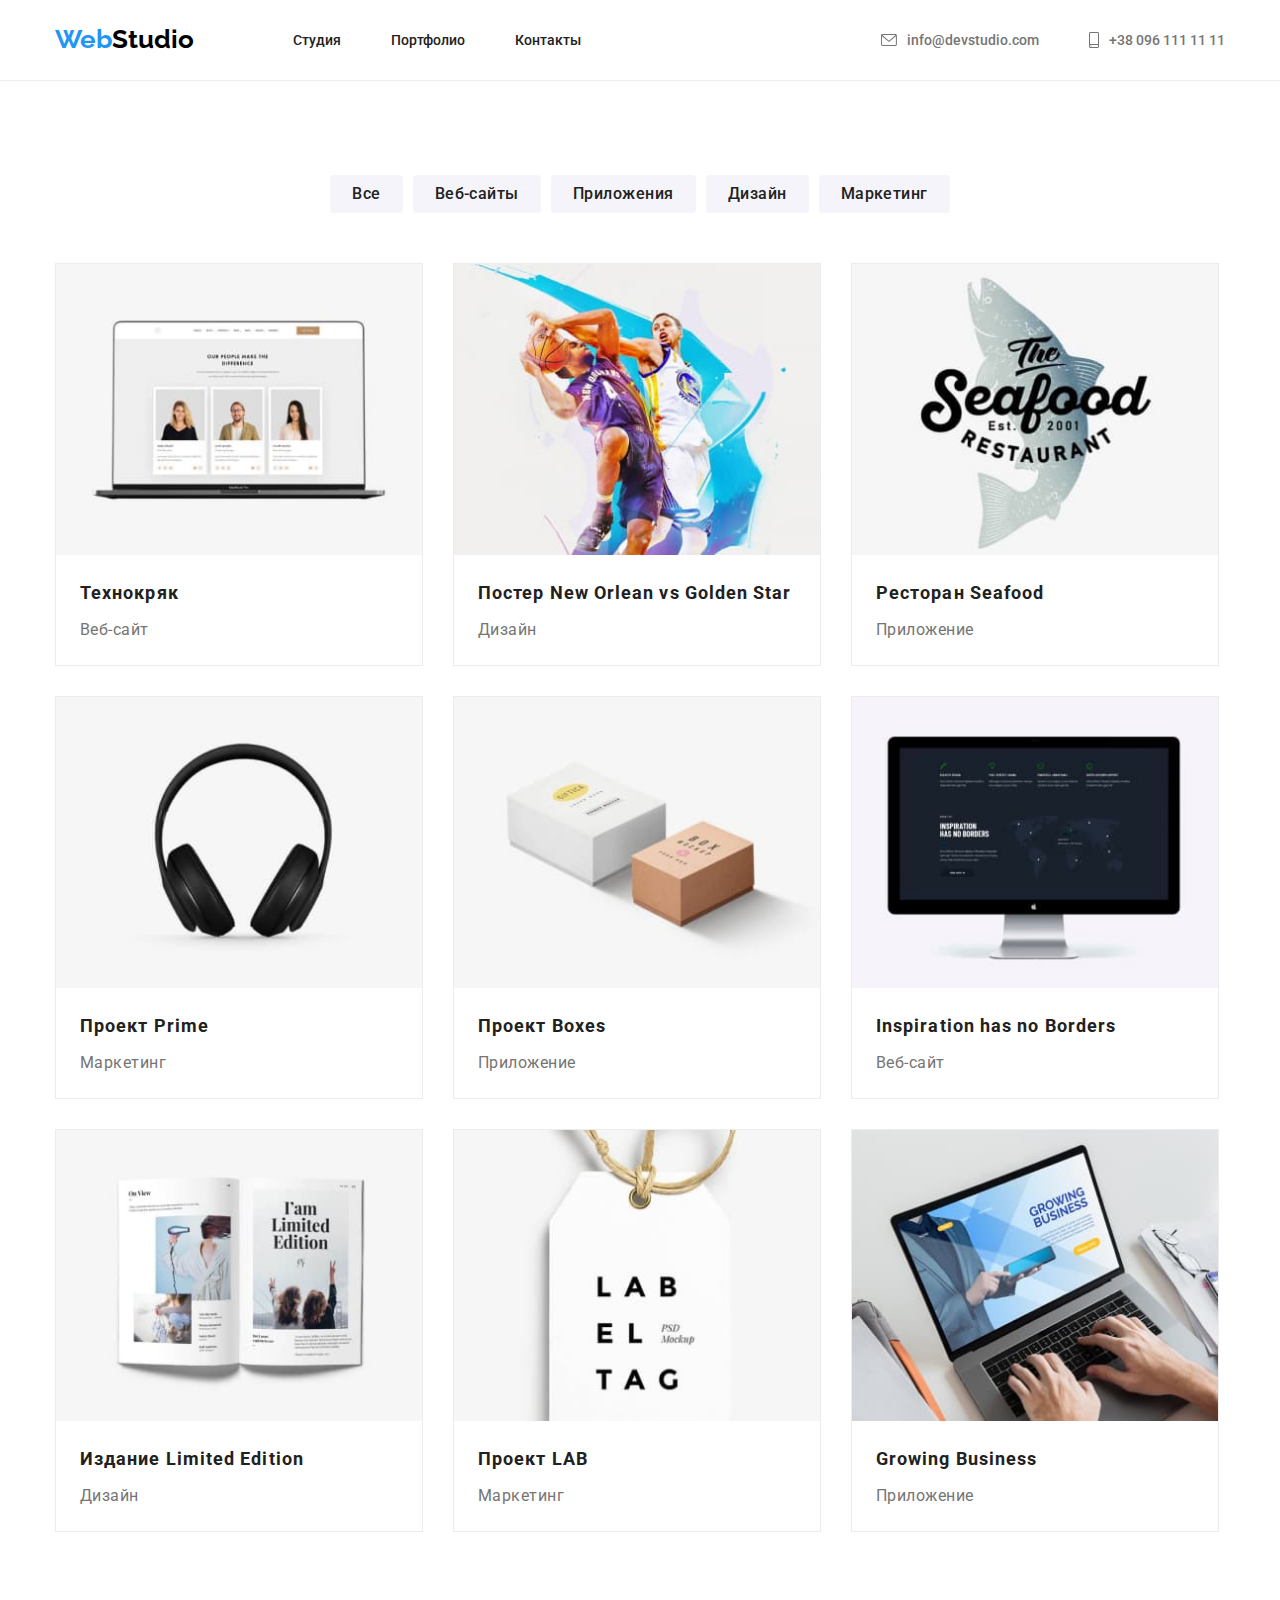
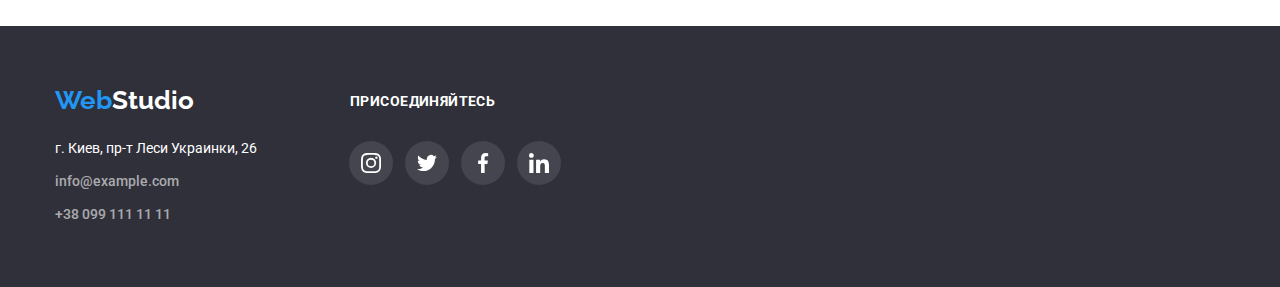
==== commit fdc6dfb0: "hw4 change" ====
--- a/portfolio.html
+++ b/portfolio.html
@@ -61,75 +61,104 @@
 
         <ul class="example-list list">
           <li class="example-items">
-            <img src="./images/tehnokrack.jpg" alt="Комп'ютер із веб сторінкою" width="368" />
+            <div class="thumb-example">
+              <img src="./images/tehnokrack.jpg" alt="Комп'ютер із веб сторінкою" width="368" />
+              <div class="example-overlay">
+                <p>Ресурс предлагает комплексные предложения с разным уровнем функционала и сервисов. Все это позволит посетителю получить исчерпывающие сведения о компании или частном лице.</p>
+              </div>
+             </div>
             <div class="item-title">
               <h3>Технокряк</h3>
               <p>Веб-сайт</p>
             </div>
           </li>
           <li class="example-items">
+            <div class="thumb-example">
             <img src="./images/neworlean.jpg" alt="Постер з баскетболістами" width="368" />
+            <div class="example-overlay"></div>
+          </div>
             <div class="item-title">
               <h3>Постер New Orlean vs Golden Star</h3>
               <p>Дизайн</p>
             </div>
           </li>
           <li class="example-items">
+            <div class="thumb-example">
             <img
               src="./images/seafood.jpg"
               alt="Логотип та назва для ресторану морепродуктів"
               width="368"
             />
+            <div class="example-overlay"></div>
+          </div>
             <div class="item-title">
               <h3>Ресторан Seafood</h3>
               <p>Приложение</p>
             </div>
           </li>
           <li class="example-items">
+            <div class="thumb-example">
             <img src="./images/prime.jpg" alt="Навушники" width="368" />
+            <div class="example-overlay"></div>
+          </div>
             <div class="item-title">
               <h3>Проект Prime</h3>
               <p>Маркетинг</p>
             </div>
           </li>
           <li class="example-items">
+            <div class="thumb-example">
             <img src="./images/boxes.jpg" alt="Коробки" width="368" />
+            <div class="example-overlay"></div>
+          </div>
             <div class="item-title">
               <h3>Проект Boxes</h3>
               <p>Приложение</p>
             </div>
           </li>
           <li class="example-items">
+            <div class="thumb-example">
             <img
               src="./images/inspiration.jpg"
               alt="Монітор з зображенням мапи на екрані"
               width="368"
             />
+            <div class="example-overlay"></div>
+          </div>
             <div class="item-title">
               <h3>Inspiration has no Borders</h3>
               <p>Веб-сайт</p>
             </div>
           </li>
           <li class="example-items">
+            <div class="thumb-example">
             <img src="./images/limited.jpg" alt="Глянцевий журнал" width="368" />
+            <div class="example-overlay"></div>
+          </div>
             <div class="item-title">
               <h3>Издание Limited Edition</h3>
               <p>Дизайн</p>
             </div>
           </li>
           <li class="example-items">
+            <div class="thumb-example">
             <img src="./images/lab.jpg" alt="Етикетка з написом LABEL TAG" width="368" />
+            <div class="example-overlay"></div>
+          </div>
             <div class="item-title">
               <h3>Проект LAB</h3>
               <p>Маркетинг</p>
             </div>
           </li>
           <li class="example-items">
+            <div class="thumb-example">
             <img
               src="./images/growingbusiness.jpg"
               alt="Руки людини, яка працює на комп'ютері"
               width="368"
             />
+            <div class="example-overlay"></div>
+          </div>
             <div class="item-title">
               <h3>Growing Business</h3>
               <p>Приложение</p>
--- a/css/styles.css
+++ b/css/styles.css
@@ -67,9 +67,9 @@
    }
     /* index */
 
-   header {
+   /* header {
     padding: 24px 0;
-   }
+   } */
    
    
    .page-header {
@@ -109,24 +109,37 @@
     list-style: none;
     margin-left: 93px;
     padding: 0;
-}
+    
+}
+.navlist-item {
+    display: flex;
+    justify-content: center;
+    
+
+}
+
 .navlist-item:not(:last-child) {
     margin-right: 50px;
 
 }
    .nav-link {
     display: flex;
+    height: 100%;
     font-family: var(--font-family-primary);
     font-size: 14px;
     font-weight: 500;
     line-height: var(--primary-line-height);
     color: var(--primary-text-color);
-    text-decoration: none; 
+    text-decoration: none;
+    padding: 32px 0; 
    }
   .nav-link:hover,
-  .nav-link:focus,
-  .nav-link:active {
+  .nav-link:focus{
+    color: var(--color-accent);
+    }
+  .navlist-item .nav-link:active {
    color: var(--color-accent);
+   border-bottom: 4px solid var(--color-accent);
    }
   
    .header-contacts {
@@ -148,27 +161,30 @@
     line-height: var(--primary-line-height);
     color: #757575;
     text-decoration: none;
+    transition-property: background-color;
+    transition-duration: 250ms;
+    transition-timing-function: cubic-bezier(0.4,0,0.2,1);
    }  
    
    .mail-link:hover,
    .mail-link:active,
    .mail-link:focus {
-   color: var(--color-accent)
+   color: var(--color-accent);
    }
    .mail-icon {
-       display: flex;
        width: 16px;
        height: 12px;
        margin-right: 10px;
        fill: #757575;
-       overflow: visible;
-   }
-
-   .mail-icon:hover,
-   .mail-icon:focus,
-   .mail-icon:active {
-       fill: #2196f3;
-   }
+          }
+
+   .mail-link:hover .mail-icon{
+        fill: var(--color-accent);
+    }
+   .mail-link:focus .mail-icon{
+        fill:var(--color-accent);
+    }
+        
    .tel-link {
        display: flex;
        justify-content: center;
@@ -179,12 +195,15 @@
        line-height: var(--primary-line-height);
        color: #757575;
        text-decoration: none;
+       transition-property: background-color;
+       transition-duration: 250ms;
+       transition-timing-function: cubic-bezier(0.4,0,0.2,1);
    }
 
    .tel-link:hover,
    .tel-link:active,
    .tel-link:focus {
-       color: var(--color-accent)
+    color: var(--color-accent)
    }
    .tel-icon{
     width: 10px;
@@ -192,10 +211,14 @@
     margin-right: 10px;
     fill: #757575;
    }
-   .tel-link .tel-icon:hover,
-   .tel-link .tel-icon:active,
-   .tel-link .tel-icon:focus {
-    fill: #2196f3;
+   .tel-link:hover .tel-icon {
+        fill: var(--color-accent);
+    }
+   .tel-link:active .tel-icon {
+        fill: var(--color-accent);
+    }
+   .tel-link:focus .tel-icon {
+    fill:var(--color-accent);
    }
 
 
@@ -300,19 +323,17 @@
     width: 270px;
     
    }
-   .features-icon {
-    display: block;
+   .feature-image {
+    display: flex;
+    flex-direction: column;
+    justify-content: center;
+    align-items: center;
     width: 270px;
     height: 120px;
     background-color: var(--button-color);
-    padding-top: 25px;
-    padding-bottom: 25px;
-    margin-bottom: 30px;
-   }
-   .antenna,
-   .clock,
-   .diagram,
-   .astronaut {
+     margin-bottom: 30px;
+   }
+   .features-icon {
     width: 70px;
     height: 70px;
    }
@@ -348,18 +369,42 @@
     list-style: none;
    }
    .servislist-item {
+    position: relative;
     margin-right: 30px;
     margin-bottom: 0;
    }
    .servislist-item:nth-child(3n) {
     margin-right: 0px;
+   }
+   .servis-description {
+    position: absolute;
+    bottom: 0;
+    width: 370px;
+    height: 70px;
+    background-color: rgba(47, 48, 58, 0.8);
+    text-align: center;
+    padding: 27px 0;
+   }
+   .servis-description h3 {
+        
+        font-family:var(--font-family-primary);
+        font-style: normal;
+        font-weight: 700;
+        font-size: 14px;
+        line-height: var(--primary-line-height);
+        text-align: center;
+        letter-spacing: 0.03em;
+        text-transform: uppercase;
+        color: var(--accent-text-color);
+        margin: 0;
+
    }
    /* team */
    .team {
     padding-top: 94px;
     padding-bottom: 94px;
     background-color: #f5f4fa;
-    box-shadow: 0 4px 4px rgba(0, 0, 0, 0.25);
+   
    }
    .team-container {
   display: flex;
@@ -425,7 +470,7 @@
 }
 .social-webs {
 display: flex;
-justify-content: center;
+justify-content: space-between;
 align-items: center;
 border-radius: 50%; 
 width: 206px;  
@@ -437,23 +482,19 @@
     display: flex;
     justify-content: center;
     align-items: center;
+    width: 44px;
+    height: 44px;
     margin-top: 0;
     margin-bottom: 0;
-    padding: 12px;
     border-radius: 50%;
     background-color: var(--backgroundcolor-primary);
+    transition-property: background-color;
+    transition-duration: 250ms;
+    transition-timing-function: cubic-bezier(0.4,0,0.2,1);
   }
-  .social-link>a {
-    display: flex;
-    align-items: center;
-  }
-
-  .social-link:not(:last-child) {
-    margin-right: 5px;
-  }
-  .social-link:not(:first-child) {
-  margin-left: 5px;
-  }
+  
+
+  
   .social-link:hover  {
      background-color: var(--color-accent);
      border-color: var(--color-accent);
@@ -465,11 +506,14 @@
     background-color: var(--color-accent);
     border-color: var(--color-accent);
   }
-  
+  .social-link:focus .links-icon {
+    fill: var(--backgroundcolor-primary);
+  }
 
 .links-icon {
-    width: 20px;
-    height: 20px;
+    width: 100%;
+    height: 100%;
+    padding: 12px 12px;
     fill: var(--icon-primary-color);
 
 }
@@ -524,35 +568,44 @@
     align-items: center;
     width: 170px;
     height: 92px;
-    border: 1px solid;
-    border-color: var(--icon-primary-color);
+    transition-property: background-color;
+    transition-duration: 250ms;
+    transition-timing-function: cubic-bezier(0.4,0,0.2,1);
+    
     }
 .client-links:hover {
 border-color: var(--color-accent);
 fill: var(--color-accent);
 }
+.client-links:focus {
+    border-color: var(--color-accent);
+    fill: var(--color-accent);
+}
+.client-links:active {
+    border-color: var(--color-accent);
+    fill: var(--color-accent);
+}
 
 
 
 .brands-logotype {
-display: inherit;
- width: 106px;
- height: 60px;   
+display: flex;
+ width: 100%;
+ height: 100%;   
 margin: 0 auto;
+padding: 16px;
+border: 1px solid;
+border-color: var(--icon-primary-color);
 fill: var(--icon-primary-color);
 }
-.brands-logotype:hover {
-        fill: var(--color-accent);
-        border-color: var(--color-accent);
-    }
-.brands-logotype:active {
-        fill: var(--color-accent);
-    }
-a .brands-logotype:focus {
-    fill: var(--color-accent);
-}
-.logotypes:focus {
+.client-links:hover .brands-logotype  {
+     fill: var(--color-accent);
+    border-color: var(--color-accent);
+}
+
+.client-links:focus .logotypes {
 fill: var(--color-accent);
+border-color: var(--color-accent);
 }
 
 
@@ -617,6 +670,9 @@
 padding: 12px;
 border-radius: 50%;
 background-color: rgba(255, 255, 255, 0.1);
+transition-property: background-color;
+transition-duration: 250ms;
+transition-timing-function: cubic-bezier(0.4,0,0.2,1);
 
 }
 .footerlink-item:hover {
@@ -684,6 +740,9 @@
 line-height: var(--primary-line-height);
 color: #757575;
 text-decoration: none;
+transition-property: background-color;
+transition-duration: 250ms;
+transition-timing-function: cubic-bezier(0.4,0,0.2,1);
 }
 
 .mail-link-footer:hover,
@@ -699,6 +758,9 @@
 line-height: var(--primary-line-height);
 color: #757575;
 text-decoration: none;
+transition-property: background-color;
+transition-duration: 250ms;
+transition-timing-function: cubic-bezier(0.4,0,0.2,1);
 }
 
 .tel-footer:hover,
@@ -707,9 +769,8 @@
 }
 /* Portfolio */
 
-.portfolio {
-    padding: 24px 0;
-    border-bottom: 1px solid #ececec;
+.portfolio {    
+border-bottom: 1px solid #ececec;
 }
 .page-header-portfolio {
     display: flex;
@@ -765,11 +826,15 @@
 }
 
 .example-items {
+position: relative;
 width: 368px;
 margin-right: 30px;
 margin-bottom: 30px;
 border: 1px solid;
 border-color:  #ececec;
+transition-property: box-shadow;
+transition-duration: 250ms;
+transition-timing-function: cubic-bezier(0.4,0,0.2,1);
 }
 .example-items:nth-child(3n) {
     margin-right: 0;
@@ -784,8 +849,52 @@
 box-shadow: 0 4px 4px rgba(0, 0, 0, 0.25);
 cursor: pointer;
 }
+.thumb-example {
+position: relative;
+overflow: hidden;
+}
+.thumb-example:hover .example-overlay {
+/* top: 0;
+left: 0; */
+transform: translateY(0);
+opacity: 1;
+}
+.example-overlay {
+position: absolute;
+background-color: rgba(33, 150, 243, 0.9);
+width: 100%;
+height: 100%;
+top: 0;
+left: 0;
+display: flex;
+justify-content: center;
+align-items: center;
+padding: 0 24px;
+opacity: 0;
+z-index: 1;
+transform: translateY(100%);
+transition-property: transform;
+transition-duration: 250ms;
+transition-timing-function: cubic-bezier(0.4,0,0.2,1);
+
+}
+.example-overlay>p {
+display: inline-flex;
+margin: 0;
+padding: 0;
+text-align: start;
+font-family: var(--font-family-primary);
+font-style: normal;
+font-weight: 400;
+font-size: 18px;
+line-height: 1,55;
+letter-spacing: 0.03em;
+color: var(--accent-text-color);
+}
 .item-title {
-padding: 20px 24px;   
+position: relative; 
+padding: 20px 24px;  
+z-index: 1; 
 
 }
 .item-title h3{
@@ -851,6 +960,9 @@
     letter-spacing: 0.03em;
     margin: 0;
     padding: 6px 22px;
+    transition-property: background-color;
+    transition-duration: 250ms;
+    transition-timing-function: cubic-bezier(0.4,0,0.2,1);
 
 }
 
